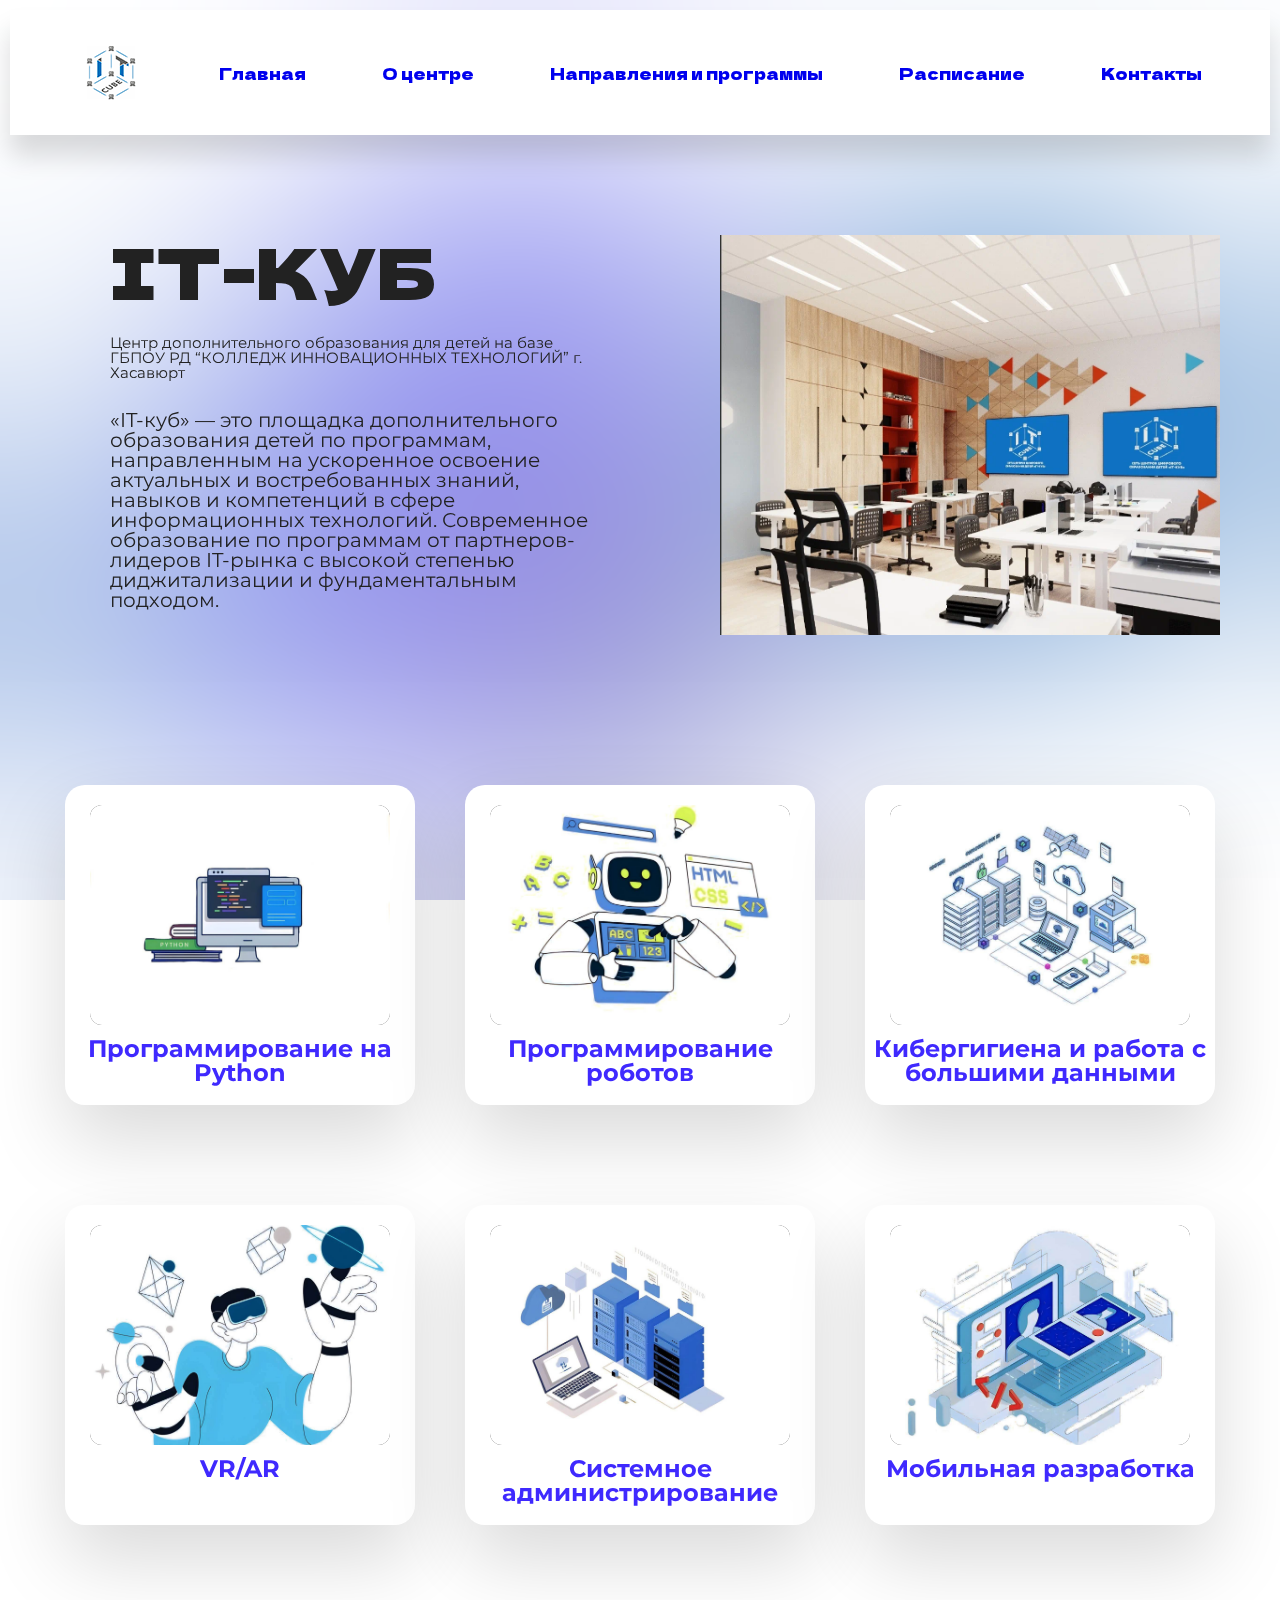
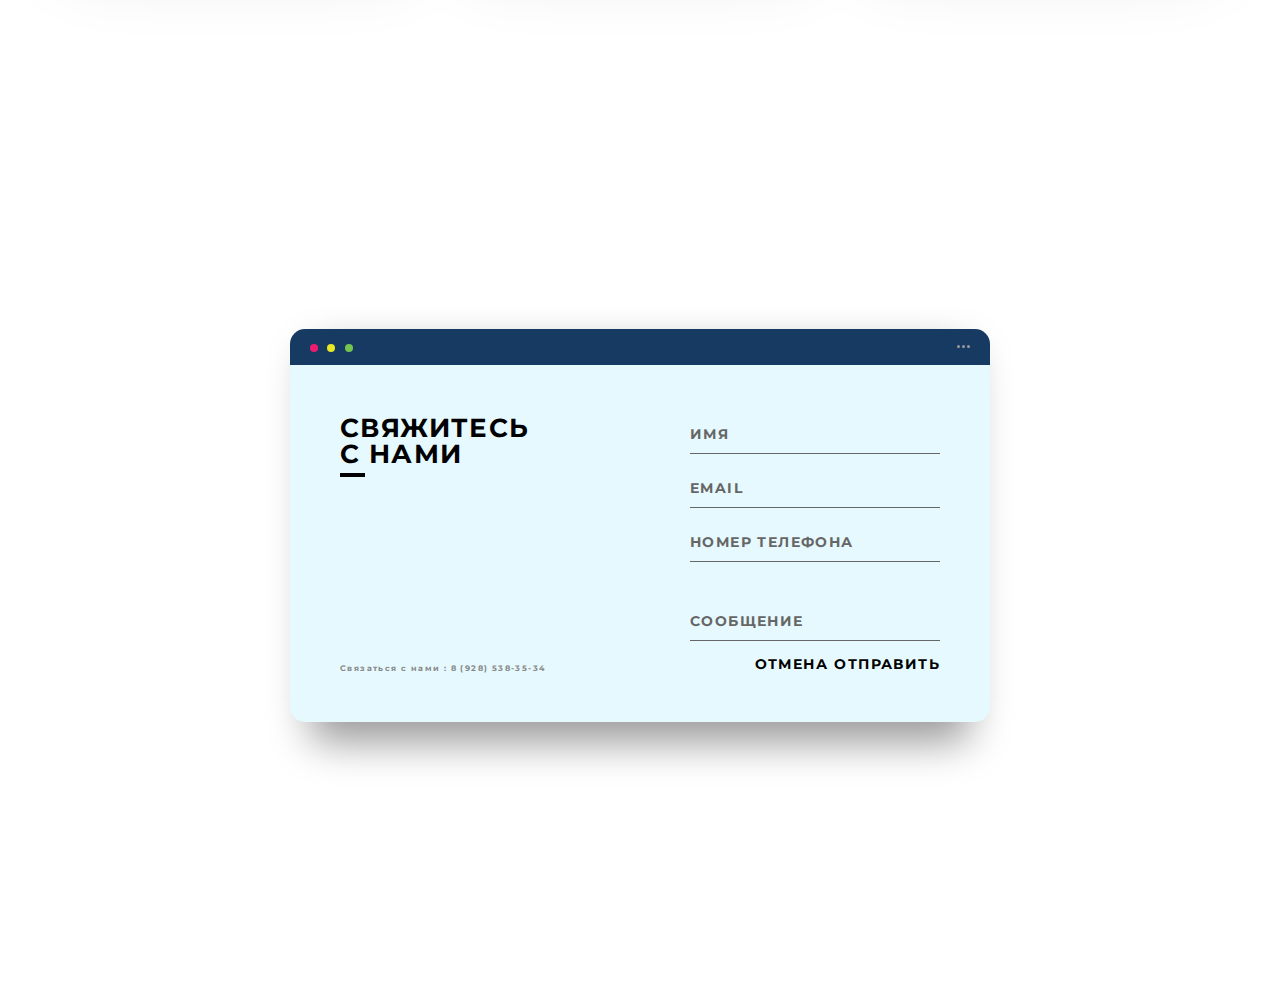
==== index.html @ 0f2cb69b "first commit" ====
<!DOCTYPE html>
<html lang="en">
<head>
<title>IT-КУБ</title>
<link rel="preconnect" href="https://fonts.googleapis.com">
<link rel="preconnect" href="https://fonts.gstatic.com" crossorigin>
<link href="https://fonts.googleapis.com/css2?family=Dela+Gothic+One&family=Montserrat:ital,wght@0,100..900;1,100..900&display=swap" rel="stylesheet">
<link href="css/reset.css" rel="stylesheet" type="text/css">
<link href="css/main.css" rel="stylesheet" type="text/css">
<link href="css/navbar.css" rel="stylesheet" type="text/css">
<link href="css/courses.css" rel="stylesheet" type="text/css">
<link href="css/footer.css" rel="stylesheet" type="text/css">
</head>
<body class="container">
  <header class="navbar">
      <nav class="nav">
        <ul class="menu">
          <li><a href="index.html"><img src="icons/it-cube.png"/></a></li>
          <li><a href="index.html">Главная</a></li>
          <li><a href="#project">О центре</a></li>
          <li><a href="#about">Направления и программы</a></li>
          <li><a href="#schedule">Расписание</a></li>
          <li><a href="#contacts">Контакты</a></li>
        </ul>
      </nav>
  </header>

  <main class="main">
    <div class="content_wrapper">
      <div class="bouncing-blobs-container">
        <div class="bouncing-blobs-glass"></div>
        <div class="bouncing-blobs">
          <div class="bouncing-blob bouncing-blob--blue"></div>
          <div class="bouncing-blob bouncing-blob--blue"></div>
          <div class="bouncing-blob bouncing-blob--blue"></div>
          <div class="bouncing-blob bouncing-blob--white"></div>
          <div class="bouncing-blob bouncing-blob--purple"></div>
          <div class="bouncing-blob bouncing-blob--purple"></div>
          <div class="bouncing-blob bouncing-blob--pink"></div>
        </div>
      </div>
      <div class="kit">
        <div class="about">
          <h1>IT-КУБ</h1>
          <p>Центр дополнительного образования для детей на базе ГБПОУ РД
            “КОЛЛЕДЖ ИННОВАЦИОННЫХ ТЕХНОЛОГИЙ” г. Хасавюрт</p>
            <p class="about_it">«IT-куб» — это площадка дополнительного образования детей по программам, 
              направленным на ускоренное освоение актуальных и востребованных знаний, навыков
              и компетенций в сфере информационных технологий. Современное образование по программам
              от партнеров-лидеров IT-рынка с высокой степенью диджитализации и фундаментальным подходом.</p>
        </div>
        <div>
          <img class="cube" src="img/cube.png"/>
        </div>
      </div>
      <div class="courses">
        <div class="card" style="--clr: #009688">
            <div class="img-box">
                <img src="img/py.png">
            </div>
            <div class="content">
                <h2>Программирование на Python</h2>
                <p>
                    изучение основ программирования на языке Python, основных приёмов написания
                    программ на современном языке программирования.
                </p>
                <a href="courses.html">Подробнее</a>
            </div>
        </div>
        <div class="card" style="--clr: #FF3E7F">
            <div class="img-box">
                <img src="img/robot.png">
            </div>
            <div class="content">
                <h2>Программирование роботов</h2>
                <p>
                    развитие пространственного воображения, логического и визуального мышления, 
                    наблюдательности, креативности
                </p>
                <a href="courses.html">Подробнее</a>
            </div>
        </div>
        <div class="card" style="--clr: #03A9F4">
            <div class="img-box">
                <img src="img/cyber.png">
            </div>
            <div class="content">
                <h2>Кибергигиена и работа с большими данными</h2>
                <p>
                    формирование основных понятий о современных цифровых технологиях, 
                    глобальной сети Интернет, основах информационной безопасности.
                </p>
                <a href="courses.html">Подробнее</a>
            </div>
        </div>


        <div class="courses2">
          <div class="card2" style="--clr: #009688">
              <div class="img-box2">
                  <img src="img/vr.png">
              </div>
              <div class="content2">
                  <h2>VR/AR</h2>
                  <p>
                    формирование знаний и навыков в области цифровых технологий и в области применения виртуальной 
                    и дополненной реальности.
                  </p>
                  <a href="courses.html">Подробнее</a>
              </div>
          </div>
          <div class="card2" style="--clr: #FF3E7F">
              <div class="img-box2">
                  <img src="img/sa.png">
              </div>
              <div class="content2">
                  <h2>Системное администрирование</h2>
                  <p>
                    получение начальных навыков и компетенций, необходимых для выполнения нового вида профессиональной 
                    деятельности в сфере администрирования информационных систем.
                  </p>
                  <a href="courses.html">Подробнее</a>
              </div>
          </div>
          <div class="card2" style="--clr: #03A9F4">
              <div class="img-box2">
                  <img src="img/mobile.png">
              </div>
              <div class="content2">
                  <h2>Мобильная разработка</h2>
                  <p>
                    разработка приложений для мобильных устройств
                  </p>
                  <a href="courses.html">Подробнее</a>
              </div>
          </div>
      </div>

    </div>

    </div>
  </main>

  <footer>
    <div class="background">
        <div class="container">
          <div class="screen">
            <div class="screen-header">
              <div class="screen-header-left">
                <div class="screen-header-button close"></div>
                <div class="screen-header-button maximize"></div>
                <div class="screen-header-button minimize"></div>
              </div>
              <div class="screen-header-right">
                <div class="screen-header-ellipsis"></div>
                <div class="screen-header-ellipsis"></div>
                <div class="screen-header-ellipsis"></div>
              </div>
            </div>
            <div class="screen-body">
              <div class="screen-body-item left">
                <div class="app-title">
                  <span>СВЯЖИТЕСЬ</span>
                  <span>С НАМИ</span>
                </div>
                <div class="app-contact">Связаться с нами : 8 (928) 538-35-34</div>
              </div>
              <div class="screen-body-item">
                <div class="app-form">
                  <div class="app-form-group">
                    <input class="app-form-control" placeholder="ИМЯ">
                  </div>
                  <div class="app-form-group">
                    <input class="app-form-control" placeholder="EMAIL">
                  </div>
                  <div class="app-form-group">
                    <input class="app-form-control" placeholder="НОМЕР ТЕЛЕФОНА">
                  </div>
                  <div class="app-form-group message">
                    <input class="app-form-control" placeholder="СООБЩЕНИЕ">
                  </div>
                  <div class="app-form-group buttons">
                    <button class="app-form-button">ОТМЕНА</button>
                    <button class="app-form-button">ОТПРАВИТЬ</button>
                  </div>
                </div>
              </div>
            </div>
          </div>
        </div>
      </div>          
  </footer>
  <script src="js/background.js"></script>
</body>
</html>
---- css/main.css ----
.main{
    font-family: "Montserrat";  
}

.about{
    padding-top: 100px;
    padding-left: 100px;
}

h1{
    font-family: 'Dela Gothic One';
    font-size: 70px;
    max-width: 800px;
}

p{
    padding-top: 30px;
    font-family: 'Montserrat';
    font-size: 15px;
    max-width: 500px;
}

.about_it{
  font-family: 'Montserrat';
  font-size: 20px;
  max-width: 500px;
}

.cube{
    width: 500px;
    height: 400px;
    padding-right: 50px;
    padding-top: 100px;
}

.kit{
    display: flex;
    flex-direction: row;
    flex-wrap: nowrap;
    justify-content: space-between;
}

.bouncing-blob {
    width: 32vw;
    aspect-ratio: 1;
    border-radius: 50%;
    will-change: transform;
    position: absolute;
    z-index: 1;
    top: 0;
    left: 0;
    transform-origin: left top;
  }
  
  .bouncing-blob--blue {
    background: #4783c7;
  }
  
  .bouncing-blob--white {
    background: #ffffff;
    z-index: 2;
    width: 15vw;
  }
  
  .bouncing-blob--purple {
    background: #8c8ff1;
  }
  
  .bouncing-blob--pink {
    background: #e289cd50;
  }
  
  .bouncing-blobs-container {
    position: fixed;
    z-index: -1;
    top: 0;
    left: 0;
    width: 100%;
    height: 100%;
  }
  
  .bouncing-blobs-glass {
    position: absolute;
    z-index: 2;
    top: 0;
    left: 0;
    width: 100%;
    height: 100%;
    backdrop-filter: blur(140px);
    -webkit-backdrop-filter: blur(140px);
    pointer-events: none;
  }
  
  .bouncing-blobs {
    position: absolute;
    z-index: 1;
    top: 0;
    left: 0;
    width: 100%;
    height: 100%;
  }
  
  @media (max-width: 1200px) {
    .bouncing-blobs-glass {
      backdrop-filter: blur(120px);
      -webkit-backdrop-filter: blur(120px);
    }
  }
  
  @media (max-width: 500px) {
    .bouncing-blob {
      width: 60vw;
    }
    .bouncing-blob--white {
      width: 30vw;
    }
    .bouncing-blobs-glass {
      backdrop-filter: blur(90px);
      -webkit-backdrop-filter: blur(90px);
    }
  
    .about h1 {
      font-size: 32px;
    }
  
    .about p {
      font-size: 16px;
      padding: 0 20px;
    }
  }
---- css/navbar.css ----
.navbar{
  padding: 30px;
  background-color: white; 
  box-shadow: 0px 21px 25px rgba(0, 0, 0, 0.141882);
  backdrop-filter: blur(10.8731px);
}

.menu{
  display: flex;
  flex-direction: row;
  justify-content: space-around;
  align-items: center;
  font-family: "Dela Gothic One";
}

.menu li {
  a {
    text-decoration: none;
    transition: all 0.55s;
  }

  &:hover a {
    color: #3F29FE;
  }
}
---- css/courses.css ----
.courses {
    position: relative;
    display: flex;
    justify-content: center;
    align-items: center;
    flex-wrap: wrap;
    gap: 100px 50px;
    padding: 150px 50px;
}

.courses .card {
    position: relative;
    display: flex;
    justify-content: center;
    align-items: flex-start;
    width: 350px;
    max-width: 100%;
    height: 320px;
    background: #FFF;
    border-radius: 20px;
    transition: 0.5s;
    box-shadow: 0 35px 80px rgba(0, 0, 0, 0.15);
}

.courses .card:hover {
    height: 400px;
}

.courses .card .img-box {
    position: absolute;
    top: 20px;
    width: 300px;
    height: 220px;
    background: #333;
    border-radius: 12px;
    overflow: hidden;
    transition: 0.5s;
}

.courses .card:hover .img-box {
    top: -100px;
    scale: 0.75;
    box-shadow: 0 15px 45px rgba(0, 0, 0, 0.2);
}

.courses .card .img-box img {
    position: absolute;
    top: 0;
    left: 0;
    width: 100%;
    height: 100%;
    object-fit: cover;
}

.courses .card .content {
    position: absolute;
    top: 252px;
    width: 100%;
    height: 50px;
    padding: 0 30px;
    text-align: center;
    overflow: hidden;
    transition: 0.5s;
}

.courses .card:hover .content {
    top: 130px;
    height: 250px;
}

.courses .card .content h2 {
    font-size: 1.5rem;
    font-weight: 700;
    color: #3F29FE;
}

.courses .card .content p {
    color: #333;
}

.courses .card .content a {
    position: relative;
    top: 15px;
    display: inline-block;
    padding: 12px 25px;
    text-decoration: none;
    background: var(--clr);
    color: #FFF;
    font-weight: 500;
}

.courses .card .content a:hover {
    opacity: 0.8;
}

@media (max-width: 480px) {
    .courses .card {
        width: 230px;
        border-radius: 15px;
    }

    .courses .card .img-box {
        width: 185px;
        border-radius: 10px;
    }

    .courses .card .content p {
        font-size: 0.8rem;
    }

    .courses .card .content a {
        font-size: 0.9rem;
    }
}






.courses2 {
    position: relative;
    display: flex;
    justify-content: center;
    align-items: center;
    flex-wrap: wrap;
    gap: 100px 50px;
}

.courses2 .card2 {
    position: relative;
    display: flex;
    justify-content: center;
    align-items: flex-start;
    width: 350px;
    max-width: 100%;
    height: 320px;
    background: #FFF;
    border-radius: 20px;
    transition: 0.5s;
    box-shadow: 0 35px 80px rgba(0, 0, 0, 0.15);
}

.courses2 .card2:hover {
    height: 400px;
}

.courses2 .card2 .img-box2 {
    position: absolute;
    top: 20px;
    width: 300px;
    height: 220px;
    background: #333;
    border-radius: 12px;
    overflow: hidden;
    transition: 0.5s;
}

.courses2 .card2:hover .img-box2 {
    top: -100px;
    scale: 0.75;
    box-shadow: 0 15px 45px rgba(0, 0, 0, 0.2);
}

.courses2 .card2 .img-box2 img {
    position: absolute;
    top: 0;
    left: 0;
    width: 100%;
    height: 100%;
    object-fit: cover;
}

.courses2 .card2 .content2 {
    position: absolute;
    top: 252px;
    width: 100%;
    height: 50px;
    padding: 0 30px;
    text-align: center;
    overflow: hidden;
    transition: 0.5s;
}

.courses2 .card2:hover .content2 {
    top: 130px;
    height: 250px;
}

.courses2 .card2 .content2 h2 {
    font-size: 1.5rem;
    font-weight: 700;
    color: #3F29FE;
}

.courses2 .card2 .content2 p {
    color: #333;
}

.courses2 .card2 .content2 a {
    position: relative;
    top: 15px;
    display: inline-block;
    padding: 12px 25px;
    text-decoration: none;
    background: var(--clr);
    color: #FFF;
    font-weight: 500;
}

.courses2 .card2 .content2 a:hover {
    opacity: 0.8;
}

@media (max-width: 480px) {
    .courses2 .card2 {
        width: 230px;
        border-radius: 15px;
    }

    .courses2 .card2 .img-box2 {
        width: 185px;
        border-radius: 10px;
    }

    .courses2 .card2 .content2 p {
        font-size: 0.8rem;
    }

    .courses2 .card2 .content2 a {
        font-size: 0.9rem;
    }
}
---- css/footer.css ----
footer, button, input {
    font-family: 'Montserrat', sans-serif;
    font-weight: 700;
    letter-spacing: 1.4px;
  }
  
  .background {
    display: flex;
    min-height: 100vh;
  }
  
  .container {
    flex: 0 1 700px;
    margin: auto;
    padding: 10px;
  }
  
  .screen {
    position: relative;
    background: #e5f9ff;
    border-radius: 15px;
  }
  
  .screen:after {
    content: '';
    display: block;
    position: absolute;
    top: 0;
    left: 20px;
    right: 20px;
    bottom: 0;
    border-radius: 15px;
    box-shadow: 0 20px 40px rgba(0, 0, 0, .4);
    z-index: -1;
  }
  
  .screen-header {
    display: flex;
    align-items: center;
    padding: 10px 20px;
    background: #173a62;
    border-top-left-radius: 15px;
    border-top-right-radius: 15px;
  }
  
  .screen-header-left {
    margin-right: auto;
  }
  
  .screen-header-button {
    display: inline-block;
    width: 8px;
    height: 8px;
    margin-right: 3px;
    border-radius: 8px;
    background: white;
  }
  
  .screen-header-button.close {
    background: #ed1c6f;
  }
  
  .screen-header-button.maximize {
    background: #e8e925;
  }
  
  .screen-header-button.minimize {
    background: #74c54f;
  }
  
  .screen-header-right {
    display: flex;
  }
  
  .screen-header-ellipsis {
    width: 3px;
    height: 3px;
    margin-left: 2px;
    border-radius: 8px;
    background: #999;
  }
  
  .screen-body {
    display: flex;
  }
  
  .screen-body-item {
    flex: 1;
    padding: 50px;
  }
  
  .screen-body-item.left {
    display: flex;
    flex-direction: column;
  }
  
  .app-title {
    display: flex;
    flex-direction: column;
    position: relative;
    color: black;
    font-size: 26px;
  }
  
  .app-title:after {
    content: '';
    display: block;
    position: absolute;
    left: 0;
    bottom: -10px;
    width: 25px;
    height: 4px;
    background: black;
  }
  
  .app-contact {
    margin-top: auto;
    font-size: 8px;
    color: #888;
  }
  
  .app-form-group {
    margin-bottom: 15px;
  }
  
  .app-form-group.message {
    margin-top: 40px;
  }
  
  .app-form-group.buttons {
    margin-bottom: 0;
    text-align: right;
  }
  
  .app-form-control {
    width: 100%;
    padding: 10px 0;
    background: none;
    border: none;
    border-bottom: 1px solid #666;
    color: #000000;
    font-size: 14px;
    text-transform: uppercase;
    outline: none;
    transition: border-color .2s;
  }
  
  .app-form-control::placeholder {
    color: #666;
  }
  
  .app-form-control:focus {
    border-bottom-color: #ddd;
  }
  
  .app-form-button {
    background: none;
    border: none;
    color: black;
    font-size: 14px;
    cursor: pointer;
    outline: none;
  }
  
  .app-form-button:hover {
    color: black;
  }
  
  @media screen and (max-width: 520px) {
    .screen-body {
      flex-direction: column;
    }
  
    .screen-body-item.left {
      margin-bottom: 30px;
    }
  
    .app-title {
      flex-direction: row;
    }
  
    .app-title span {
      margin-right: 12px;
    }
  
    .app-title:after {
      display: none;
    }
  }
  
  @media screen and (max-width: 600px) {
    .screen-body {
      padding: 40px;
    }
  
    .screen-body-item {
      padding: 0;
    }
  }
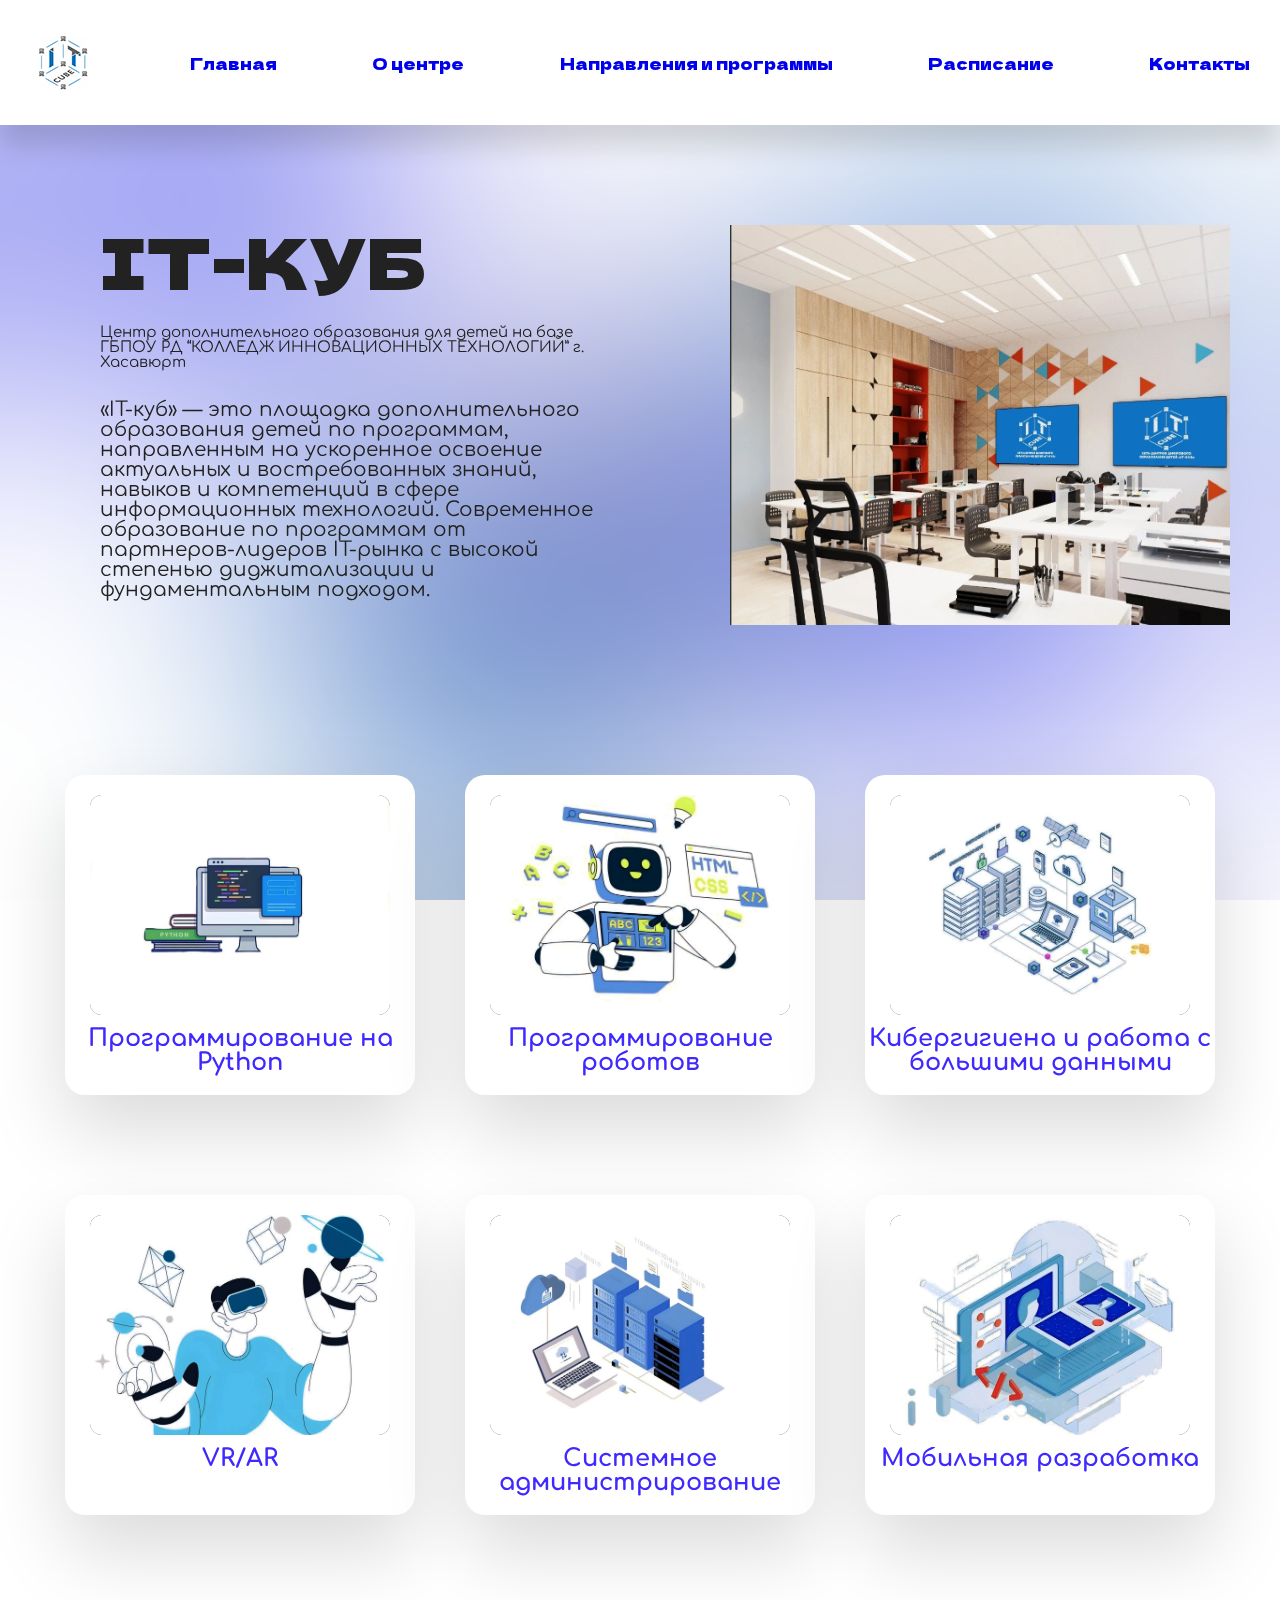
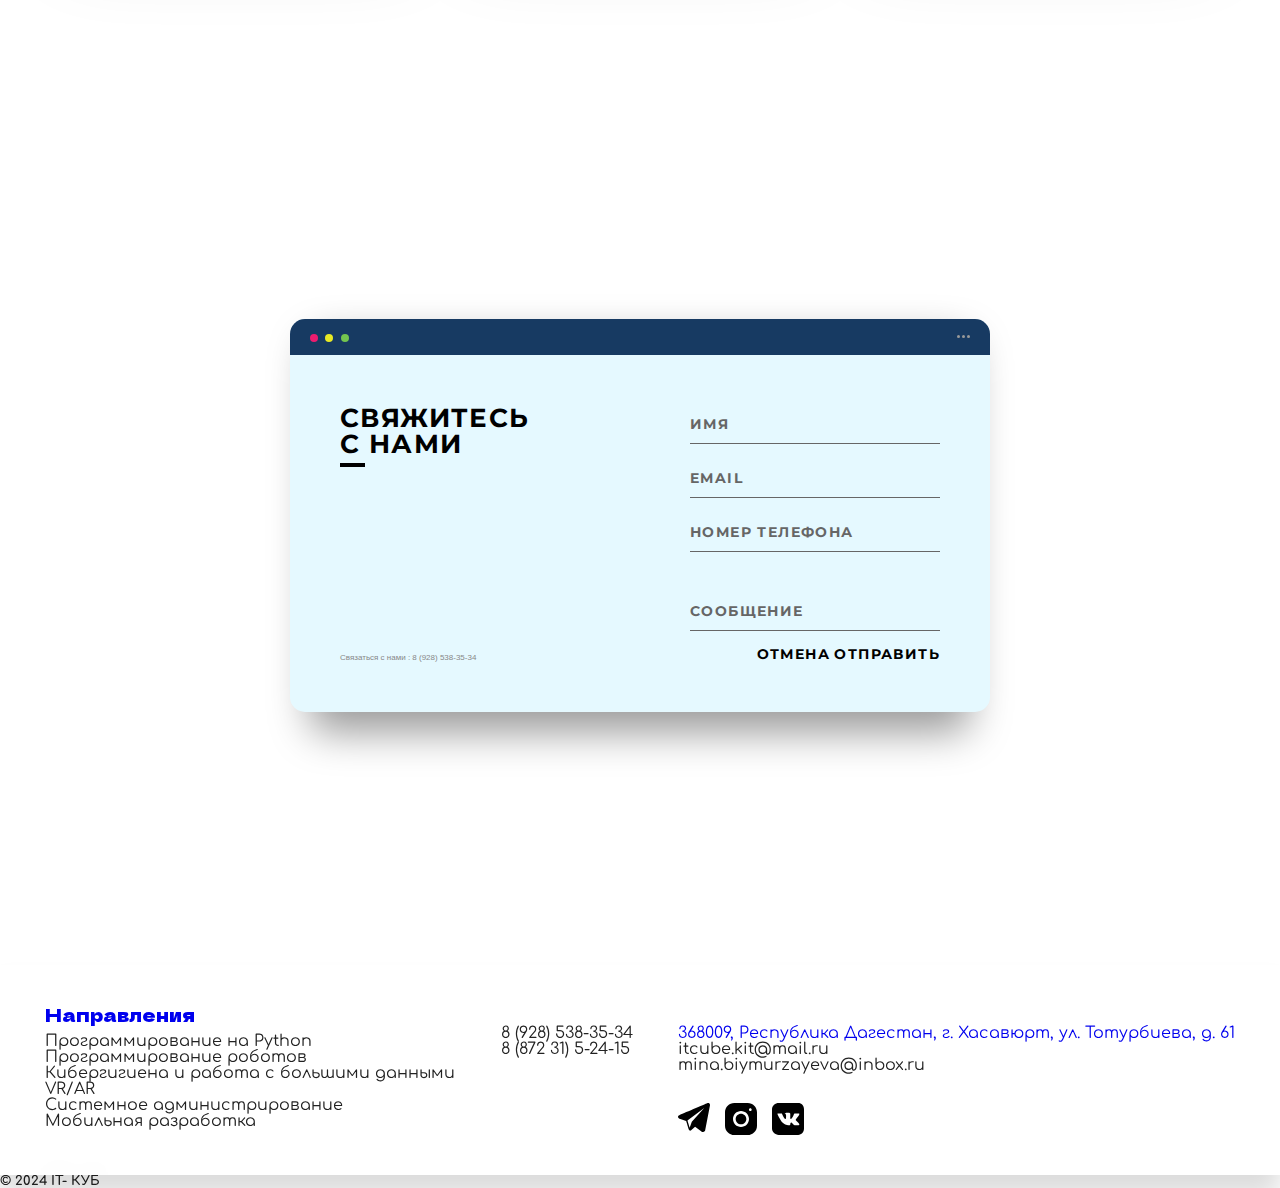
==== commit a3c10837: "footer" ====
--- a/index.html
+++ b/index.html
@@ -2,9 +2,13 @@
 <html lang="en">
 <head>
 <title>IT-КУБ</title>
+
 <link rel="preconnect" href="https://fonts.googleapis.com">
 <link rel="preconnect" href="https://fonts.gstatic.com" crossorigin>
 <link href="https://fonts.googleapis.com/css2?family=Dela+Gothic+One&family=Montserrat:ital,wght@0,100..900;1,100..900&display=swap" rel="stylesheet">
+<link rel="preconnect" href="https://fonts.googleapis.com">
+<link rel="preconnect" href="https://fonts.gstatic.com" crossorigin>
+<link href="https://fonts.googleapis.com/css2?family=Comfortaa:wght@300..700&family=Gentium+Plus:ital,wght@0,400;0,700;1,400;1,700&display=swap" rel="stylesheet">
 <link href="css/reset.css" rel="stylesheet" type="text/css">
 <link href="css/main.css" rel="stylesheet" type="text/css">
 <link href="css/navbar.css" rel="stylesheet" type="text/css">
@@ -17,8 +21,8 @@
         <ul class="menu">
           <li><a href="index.html"><img src="icons/it-cube.png"/></a></li>
           <li><a href="index.html">Главная</a></li>
-          <li><a href="#project">О центре</a></li>
-          <li><a href="#about">Направления и программы</a></li>
+          <li><a href="about.html">О центре</a></li>
+          <li><a href="courses.html">Направления и программы</a></li>
           <li><a href="#schedule">Расписание</a></li>
           <li><a href="#contacts">Контакты</a></li>
         </ul>
@@ -188,7 +192,49 @@
             </div>
           </div>
         </div>
-      </div>          
+      </div>      
+      
+      <div class="footer_container">
+        <nav class="footer-nav">
+          <div class="list-section_first">
+            <h3 class="list_title"><a href="courses.html">Направления</a></h3>
+            <ul class="courses-list">
+              <li><a>Программирование на Python</a></li>
+              <li><a>Программирование роботов</a></li>
+              <li><a>Кибергигиена и работа с большими данными</a></li>
+              <li><a>VR/AR</a></li>
+              <li><a>Системное администрирование</a></li>
+              <li><a>Мобильная разработка</a></li>
+            </ul>
+          </div>
+
+          <div class="list-section">
+            <ul>
+              <li>8 (928) 538-35-34</li>
+              <li>8 (872 31) 5-24-15</li>
+            </ul>
+          </div>
+
+          <div class="list-section">
+            <ul>
+              <li><a href="https://www.google.ru/maps/place/%D0%93%D0%91%D0%9F%D0%9E%D0%A3+%D0%A0%D0%94+
+              %22%D0%9A%D0%BE%D0%BB%D0%BB%D0%B5%D0%B4%D0%B6+%D0%B8%D0%BD%D0%BD%D0%BE%D0%B2%D0%B0%D1%86%D
+              0%B8%D0%BE%D0%BD%D0%BD%D1%8B%D1%85+%D1%82%D0%B5%D1%85%D0%BD%D0%BE%D0%BB%D0%BE%D0%B3%D0%B8%
+              D0%B9%22/@43.2546281,46.5825151,15z/data=!4m2!3m1!1s0x0:0x7b6e7601a4742380?ved=2ahUKEwj6uu
+              zi3N3eAhWKqIsKHRzjAL4Q_BIwE3oECAYQCA">368009, Республика Дагестан, г. Хасавюрт, ул. Тотурбиева, д. 61</a></li>
+              <li>itcube.kit@mail.ru <br> mina.biymurzayeva@inbox.ru</li>
+            </ul>
+            <div class="socials_icons">
+              <div><a href="https://t.me/gbpourdkit"><img src="icons/tg.svg"></a></div>
+              <div><a href="https://www.instagram.com/hasraek?igsh=MTBmbHNlN3d1ZnFlcw=="><img src="icons/insta.svg"></a></div>
+              <div><a href="#"><img src="icons/vk.svg"></a></div>
+            </div>
+          </div>
+        </nav>
+        <div class="content_privacy">
+          © 2024 IT- КУБ
+        </div>
+      </div>
   </footer>
   <script src="js/background.js"></script>
 </body>
--- a/css/main.css
+++ b/css/main.css
@@ -1,5 +1,5 @@
 .main{
-    font-family: "Montserrat";  
+    font-family: "Comfortaa";  
 }
 
 .about{
@@ -15,13 +15,13 @@
 
 p{
     padding-top: 30px;
-    font-family: 'Montserrat';
+    font-family: "Comfortaa";
     font-size: 15px;
     max-width: 500px;
 }
 
 .about_it{
-  font-family: 'Montserrat';
+  font-family: "Comfortaa";
   font-size: 20px;
   max-width: 500px;
 }
--- a/css/navbar.css
+++ b/css/navbar.css
@@ -1,5 +1,3 @@
-
-
 .navbar{
   padding: 30px;
   background-color: white; 
@@ -10,7 +8,7 @@
 .menu{
   display: flex;
   flex-direction: row;
-  justify-content: space-around;
+  justify-content: space-between;
   align-items: center;
   font-family: "Dela Gothic One";
 }
--- a/css/courses.css
+++ b/css/courses.css
@@ -20,6 +20,7 @@
     border-radius: 20px;
     transition: 0.5s;
     box-shadow: 0 35px 80px rgba(0, 0, 0, 0.15);
+
 }
 
 .courses .card:hover {
@@ -61,6 +62,7 @@
     text-align: center;
     overflow: hidden;
     transition: 0.5s;
+    font-family: "Comfortaa";
 }
 
 .courses .card:hover .content {
@@ -76,6 +78,7 @@
 
 .courses .card .content p {
     color: #333;
+    font-family: "Comfortaa";
 }
 
 .courses .card .content a {
@@ -84,7 +87,7 @@
     display: inline-block;
     padding: 12px 25px;
     text-decoration: none;
-    background: var(--clr);
+    background: #3F29FE;
     color: #FFF;
     font-weight: 500;
 }
@@ -195,6 +198,7 @@
 
 .courses2 .card2 .content2 p {
     color: #333;
+    font-family: "Comfortaa";
 }
 
 .courses2 .card2 .content2 a {
@@ -203,7 +207,7 @@
     display: inline-block;
     padding: 12px 25px;
     text-decoration: none;
-    background: var(--clr);
+    background:#3F29FE;
     color: #FFF;
     font-weight: 500;
 }
--- a/css/footer.css
+++ b/css/footer.css
@@ -1,4 +1,4 @@
-footer, button, input {
+.app-title, button, input {
     font-family: 'Montserrat', sans-serif;
     font-weight: 700;
     letter-spacing: 1.4px;
@@ -12,7 +12,6 @@
   .container {
     flex: 0 1 700px;
     margin: auto;
-    padding: 10px;
   }
   
   .screen {
@@ -165,7 +164,51 @@
   .app-form-button:hover {
     color: black;
   }
-  
+
+.footer_container{
+  background-color: #FFF;
+}
+
+  .footer-nav{
+    display: flex;
+    flex-direction: row;
+    flex-wrap: nowrap;
+    justify-content: space-evenly;
+    padding-top: 40px;
+    padding-bottom: 40px;
+    box-shadow: 0px 21px 25px rgba(0, 0, 0, 0.141882);
+    backdrop-filter: blur(10.8731px);
+  }
+
+  .socials_icons{
+    display: flex;
+    flex-wrap: nowrap;
+    flex-direction: row;
+    padding-top: 30px;
+    column-gap: 15px;
+  }
+
+  .list_title{
+    font-family: "Dela Gothic One";
+    font-size: 18px;
+    padding-bottom: 10px;
+  }
+  .list-section{
+    font-family: "Comfortaa";
+    padding-top: 20px;
+  }
+
+  .courses-list{
+    font-family: "Comfortaa"
+  }
+
+  .content_privacy{
+    background-color: #FFFF;
+    font-family: "Comfortaa";
+    font-size: 13px;
+    font-weight: bold;
+  }
+
   @media screen and (max-width: 520px) {
     .screen-body {
       flex-direction: column;
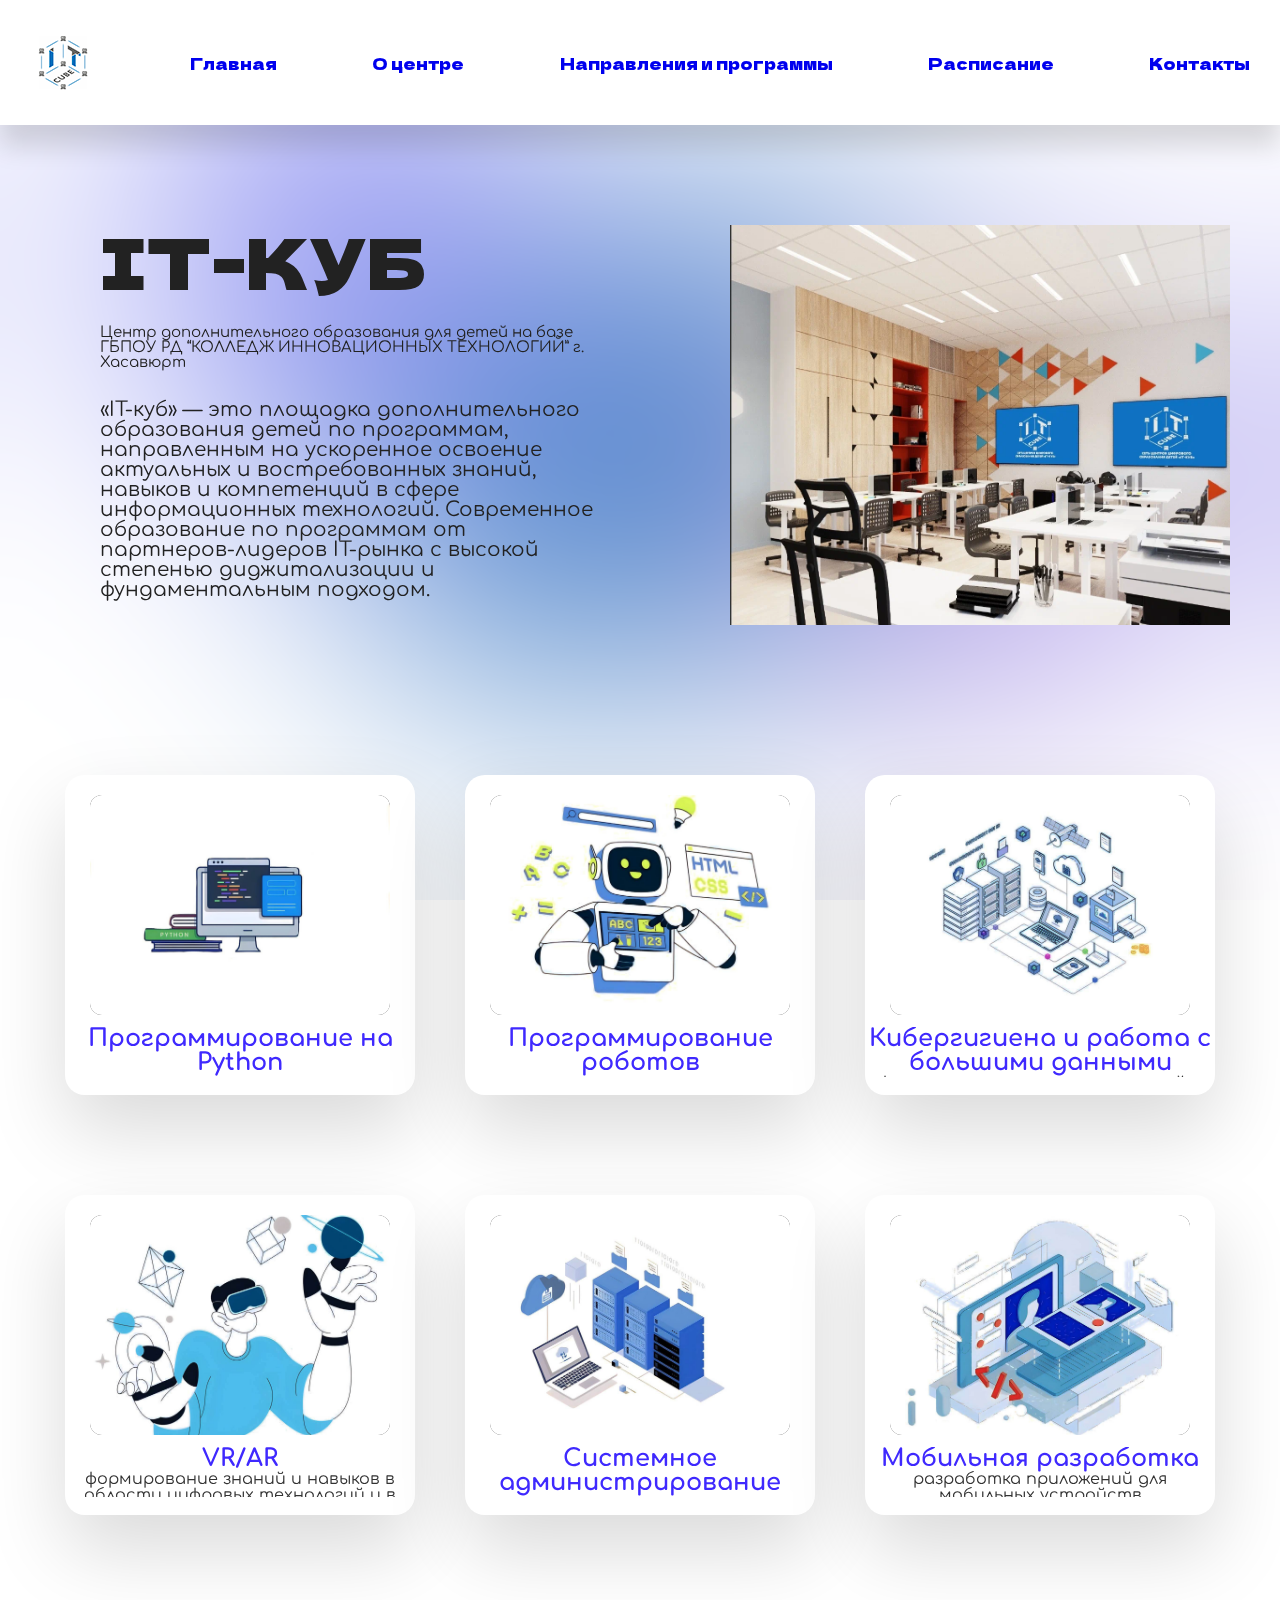
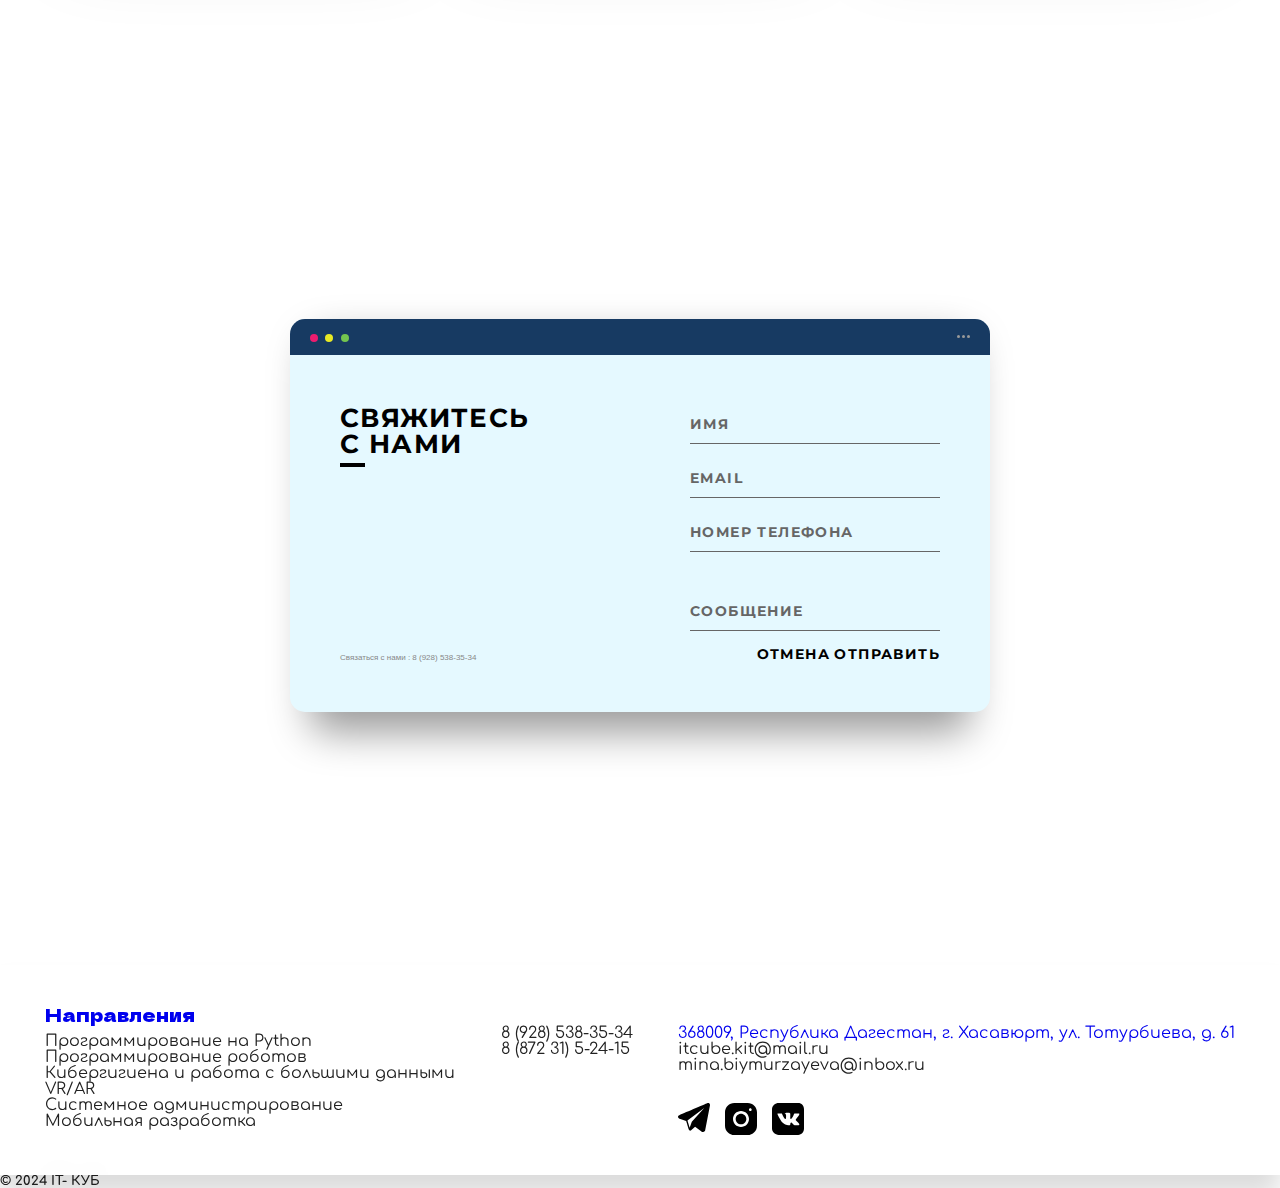
==== commit a37256d8: "footer" ====
--- a/index.html
+++ b/index.html
@@ -46,7 +46,7 @@
       <div class="kit">
         <div class="about">
           <h1>IT-КУБ</h1>
-          <p>Центр дополнительного образования для детей на базе ГБПОУ РД
+          <p class="center_title">Центр дополнительного образования для детей на базе ГБПОУ РД
             “КОЛЛЕДЖ ИННОВАЦИОННЫХ ТЕХНОЛОГИЙ” г. Хасавюрт</p>
             <p class="about_it">«IT-куб» — это площадка дополнительного образования детей по программам, 
               направленным на ускоренное освоение актуальных и востребованных знаний, навыков
--- a/css/main.css
+++ b/css/main.css
@@ -13,11 +13,12 @@
     max-width: 800px;
 }
 
-p{
+.center_title{
     padding-top: 30px;
     font-family: "Comfortaa";
     font-size: 15px;
     max-width: 500px;
+    padding-bottom: 30px;
 }
 
 .about_it{
--- a/css/footer.css
+++ b/css/footer.css
@@ -203,10 +203,10 @@
   }
 
   .content_privacy{
-    background-color: #FFFF;
     font-family: "Comfortaa";
     font-size: 13px;
     font-weight: bold;
+    background-color: #FFFF;
   }
 
   @media screen and (max-width: 520px) {
